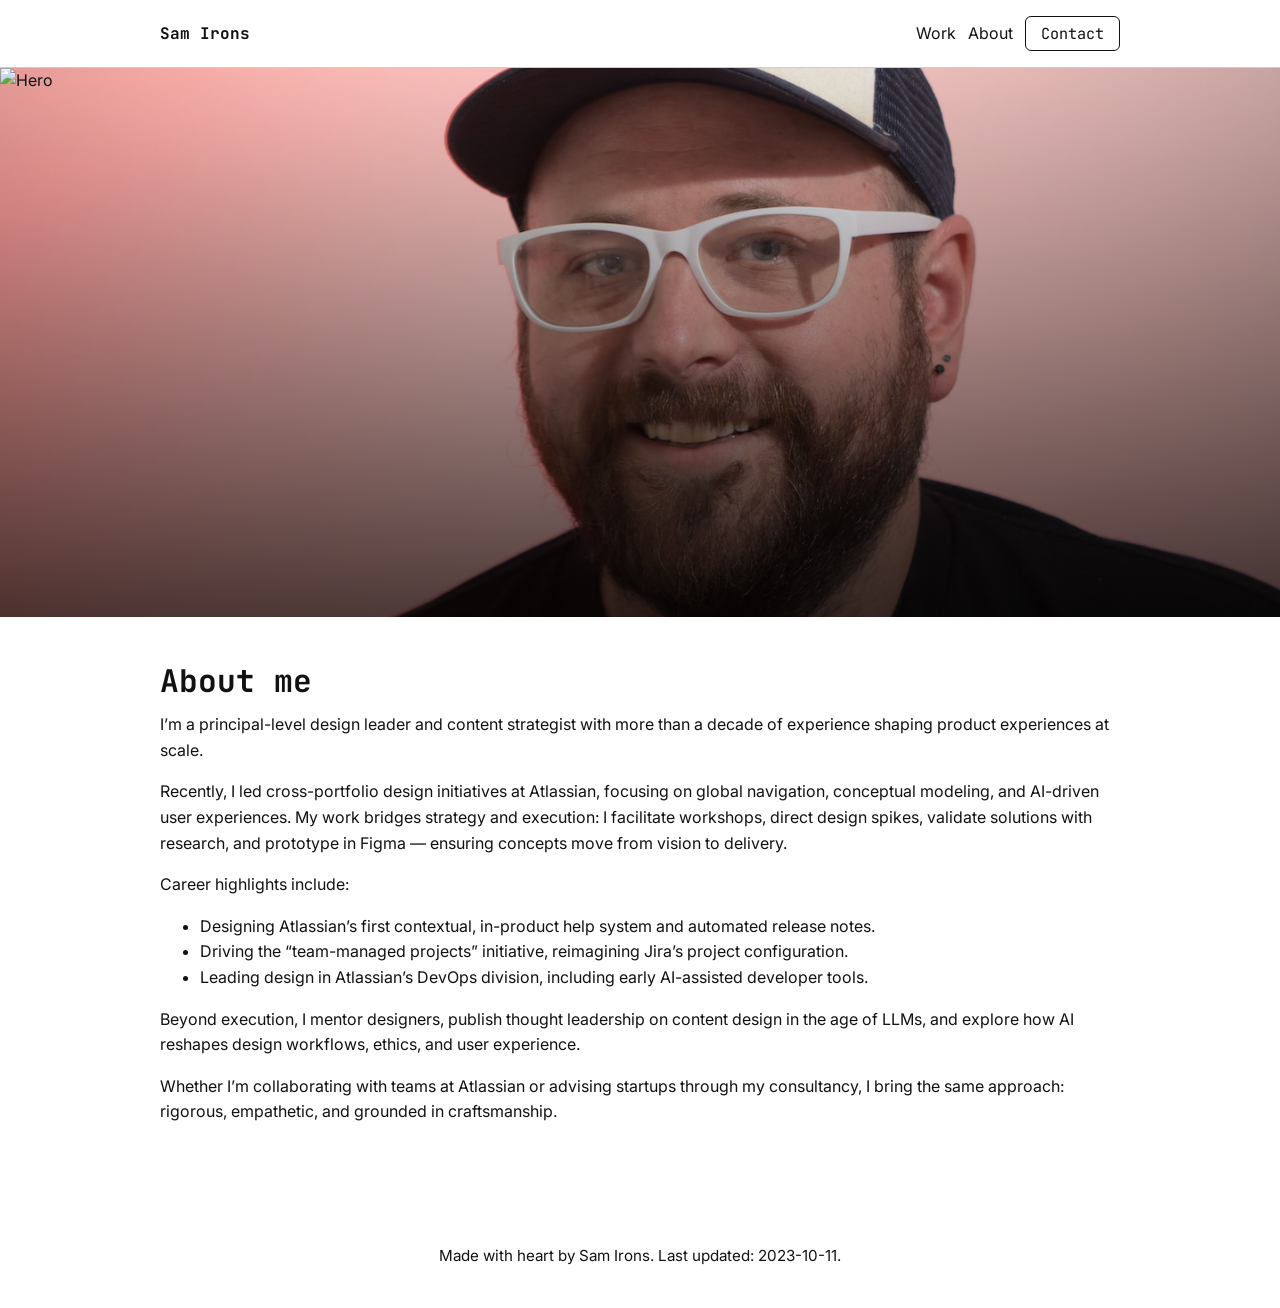
==== about.html @ 38fba0c8 "first commit" ====
<!doctype html>
<html lang="en">
    <head>
        <meta charset="UTF-8" />
        <meta name="viewport" content="width=device-width, initial-scale=1.0" />
        <title>Sam Irons - About me</title>
        <link rel="preconnect" href="https://fonts.googleapis.com" />
        <link rel="preconnect" href="https://fonts.gstatic.com" crossorigin />
        <link
            href="https://fonts.googleapis.com/css2?family=Inter:wght@400;700&family=JetBrains+Mono:wght@400;700&display=swap"
            rel="stylesheet"
        />
        <link rel="stylesheet" href="styles.css" />
    </head>
    <body>
        <header>
            <div class="container nav-container">
                <div class="logo">Sam Irons</div>
                <nav>
                    <a href="index.html" class="nav-link">Work</a>
                    <a href="about.html" class="nav-link">About</a>
                    <a href="mailto:irons.sam@pm.me" class="button">Contact</a>
                </nav>
            </div>
        </header>
        <main>
            <div class="hero">
                <img src="assets/hero.png" alt="Hero" class="hero-img" />
            </div>
            <section class="about">
                <h2>About me</h2>
                <p>
                    I’m a principal-level design leader and content strategist
                    with more than a decade of experience shaping product
                    experiences at scale.
                </p>
                <p>
                    Recently, I led cross-portfolio design initiatives at
                    Atlassian, focusing on global navigation, conceptual
                    modeling, and AI-driven user experiences. My work bridges
                    strategy and execution: I facilitate workshops, direct
                    design spikes, validate solutions with research, and
                    prototype in Figma — ensuring concepts move from vision to
                    delivery.
                </p>
                <p>Career highlights include:</p>
                <ul>
                    <li>
                        Designing Atlassian’s first contextual, in-product help
                        system and automated release notes.
                    </li>
                    <li>
                        Driving the “team-managed projects” initiative,
                        reimagining Jira’s project configuration.
                    </li>
                    <li>
                        Leading design in Atlassian’s DevOps division, including
                        early AI-assisted developer tools.
                    </li>
                </ul>
                <p>
                    Beyond execution, I mentor designers, publish thought
                    leadership on content design in the age of LLMs, and explore
                    how AI reshapes design workflows, ethics, and user
                    experience.
                </p>
                <p>
                    Whether I’m collaborating with teams at Atlassian or
                    advising startups through my consultancy, I bring the same
                    approach: rigorous, empathetic, and grounded in
                    craftsmanship.
                </p>
            </section>
        </main>
        <footer>
            <div class="container footer-container">
                <p>Made with heart by Sam Irons. Last updated: 2023-10-11.</p>
            </div>
        </footer>
        <script src="script.js"></script>
    </body>
</html>
---- styles.css ----
:root {
    --bg: #fff;
    --text: #121212;
    --inverse: #fff;
    --border: #ccc;
    --accent: #111;
    --link: #90caf9;
    --header-bg: var(--bg);
    --button-bg: var(--bg);
    --button-text: var(--text);
    --button-border: var(--accent);
}

@media (prefers-color-scheme: dark) {
    :root {
        --bg: #121212;
        --text: #e0e0e0;
        --inverse: #121212;
        --border: #ccc;
        --accent: #bbbbbb;
        --link: #90caf9;
        --header-bg: var(--bg);
        --button-bg: var(--bg);
        --button-text: var(--text);
        --button-border: var(--accent);
    }
}

a:visited {
    color: var(--link);
}

a.button:link,
a.button:visited {
    color: var(--text);
    text-decoration: none;
    text-align: center;
}

body {
    margin: 0;
    font-family: "Inter", Arial, sans-serif;
    background: var(--bg);
    color: var(--text);
    line-height: 1.6;
    min-width: 360px;
}

.mono {
    font-family: "JetBrains Mono", monospace;
}

header {
    background: var(--header-bg);
    border-bottom: 1px solid var(--border);
    position: sticky;
    top: 0;
    z-index: 10;
}

.container.nav-container {
    max-width: 960px;
    margin: 0 auto;
    display: flex;
    justify-content: space-between;
    align-items: center;
    padding: 1rem;
}

.logo {
    font-family: "JetBrains Mono", monospace;
    font-size: 1rem;
    font-weight: 700;
}

nav {
    display: flex;
    flex-direction: center;
    gap: 0.75em;
}

.nav-link {
    padding: 0.3em 0;
    text-decoration: none;
}

.nav-link:link,
.nav-link:visited {
    color: var(--text);
}

.nav-link:hover {
    color: var(--link);
}

.button {
    font-family: "JetBrains Mono", monospace;
    font-size: 0.95rem;
    color: var(--button-text);
    text-decoration: none;
    border: 1px solid var(--button-border);
    border-radius: 6px;
    padding: 0.3em 1em;
    background: var(--button-bg);
    transition:
        background 0.2s,
        color 0.2s;
}

a.button:hover {
    background: var(--text);
    color: var(--bg);
}

.hero {
    position: relative;
    width: 100%;
    aspect-ratio: 21 / 9;
    overflow: hidden;
    display: flex;
    align-items: flex-end;
    justify-content: flex-start;
    background:
        linear-gradient(to top, rgba(0, 0, 0, 0.7), rgba(0, 0, 0, 0)),
        url("assets/headshot.jpg") no-repeat center/cover;
}

.hero-img {
    width: 100%;
    height: 100%;
    object-fit: cover;
    position: absolute;
    z-index: 1;
    border-radius: 0;
}

.hero-content {
    position: relative;
    z-index: 2;
    color: #fff;
    padding: 2rem 1rem;
    width: 100%;
    max-width: 960px;
    margin: 0 auto;
}

.hero-content h1 {
    font-family: "JetBrains Mono", monospace;
    font-size: 3.052rem;
    margin: 0;
}

.hero-content p {
    margin: 0;
}

.hero-content a {
    color: var(--link);
    text-decoration: underline;
}

section {
    margin: 0 auto;
    line-height: 1.6;
    max-width: 960px;
    padding: 1rem;
    background: var(--bg);
}

img {
    width: 100%;
    aspect-ratio: 16 / 9;
    object-fit: cover;
    border-radius: 12px 12px 12px 12px;
}

h2 {
    font-family: "JetBrains Mono", monospace;
    font-size: 1.953rem;
    line-height: 1;
    margin: 2rem 0 0;
}

.lozenge {
    background-color: var(--text);
    padding: 0.5em 1em;
    margin: 0.5em 0;
    border-radius: 1em;
    color: var(--bg);
    font-size: 0.75rem;
    text-transform: uppercase;
    word-break: keep-all;
    display: inline-block;
}

.tags {
    margin-bottom: 1rem;
}

.lozenge > a {
    color: var(--bg);
    text-decoration: none;
}

.featured-cards,
.past-cards,
.pub-cards {
    display: flex;
    flex-wrap: wrap;
    gap: 1rem;
}

.past-cards > .card {
    flex: 1 1 calc(33.333% - 1.34rem);
    box-sizing: border-box;
}

.card {
    background: var(--bg);
    border: 1px solid var(--border);
    border-radius: 12px;
    flex: 1 1 320px;
    display: flex;
    flex-direction: column;
}

.card img {
    width: 100%;
    aspect-ratio: 16 / 9;
    object-fit: cover;
    border-radius: 12px 12px 0 0;
}

.card-content {
    padding: 1rem 1.5rem;
    display: flex;
    flex-direction: column;
    flex: 1;
    margin-bottom: 1rem;
}

.card-content h3 {
    font-size: 1.3rem;
    margin: 0.5em 0 0.5em 0;
}

.card-content p {
    font-size: 1rem;
    margin: 0 0 1em 0;
    flex: 1;
}

button {
    font-family: "JetBrains Mono", monospace;
    font-size: 0.95rem;
    background: var(--button-bg);
    color: var(--button-text);
    border: 1.5px solid var(--button-border);
    border-radius: 6px;
    padding: 0.3em 1.2em;
    cursor: pointer;
    transition:
        background 0.2s,
        color 0.2s;
}

button:hover {
    background: var(--button-text);
    color: var(--button-bg);
}

footer {
    background: var(--header-bg);
    margin-top: 3rem;
    padding: 1.5rem 0;
    text-align: center;
    font-size: 0.95rem;
    color: var(--text);
}

.featured-card-horizontal {
    display: flex;
    flex-direction: row;
    align-items: stretch;
    min-height: 340px;
    border-radius: 16px;
    overflow: hidden;
    border: 1px solid var(--border);
    margin-bottom: 2rem;
}

.featured-card-horizontal img {
    width: 50%;
    height: auto;
    object-fit: cover;
    border-radius: 0;
    display: block;
}

.featured-card-horizontal .card-content {
    width: 50%;
    display: flex;
    flex-direction: column;
    justify-content: center;
}

@media (max-width: 900px) {
    .featured-cards,
    .past-cards,
    .pub-cards {
        flex-direction: column;
        gap: 1rem;
    }
    .featured-card-horizontal,
    .card {
        flex-direction: column;
        min-height: unset;
    }
    .featured-card-horizontal img,
    .featured-card-horizontal .card-content {
        width: 100%;
        box-sizing: border-box;
    }

    .past-cards > .card {
        width: 100%;
        max-width: unset;
    }
}
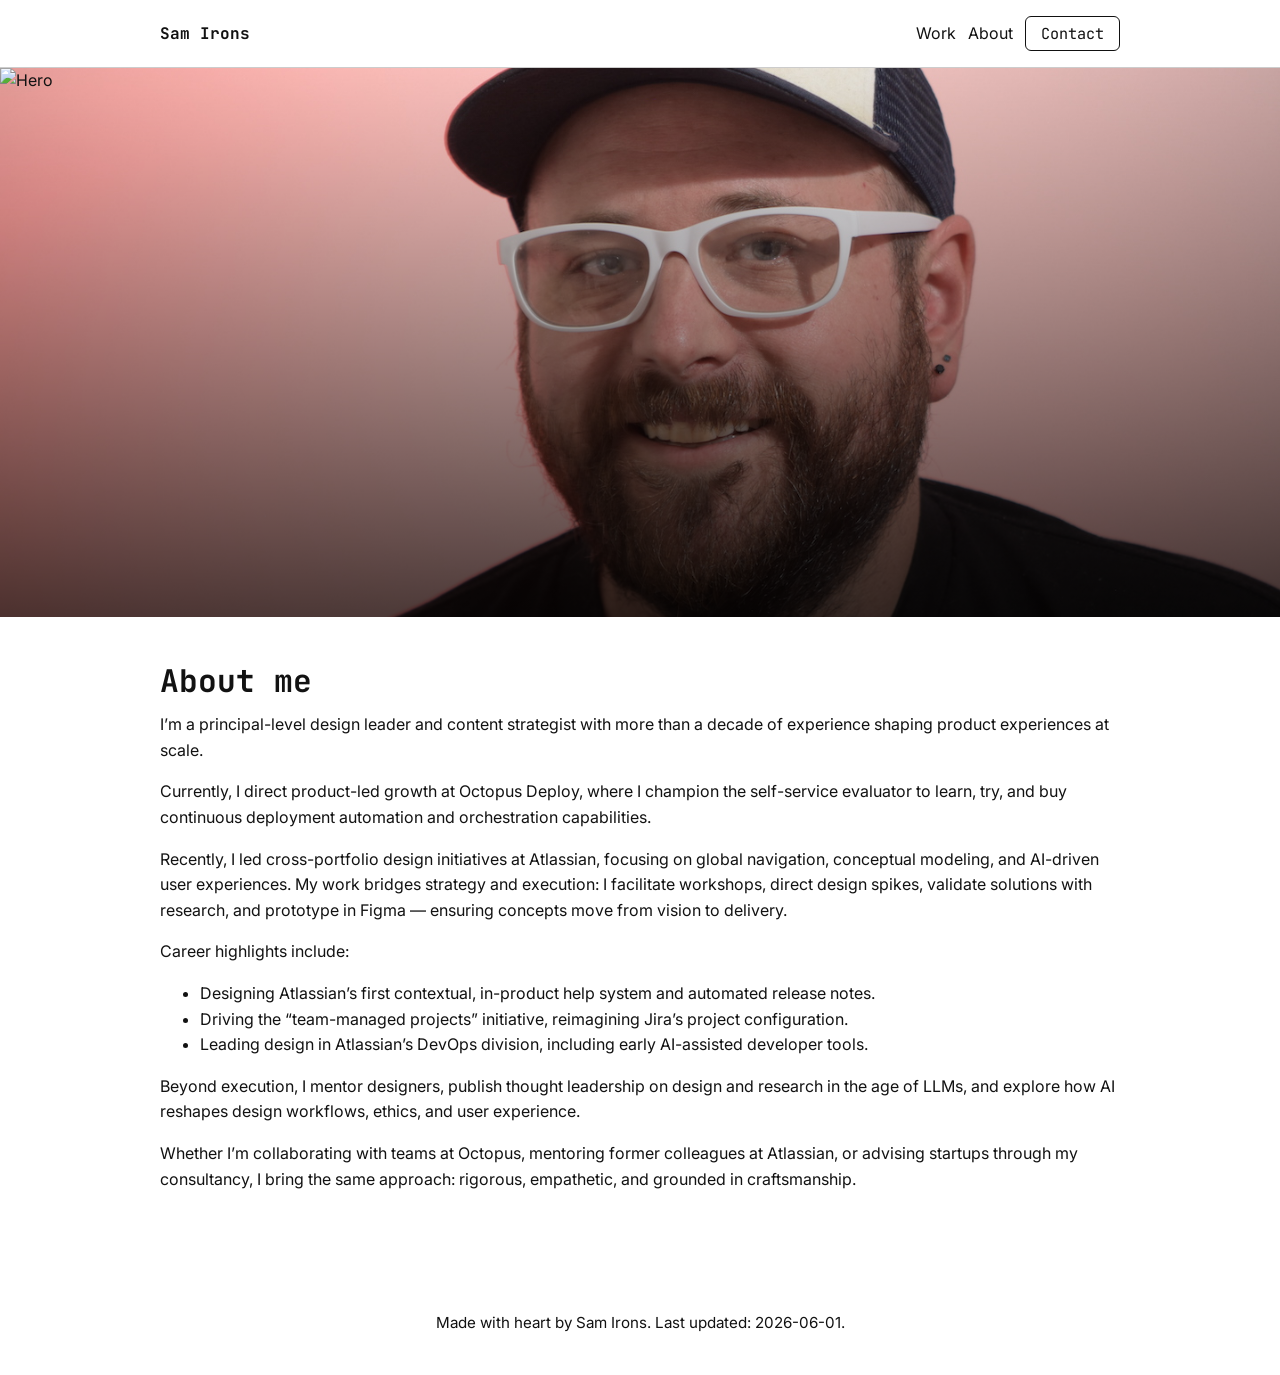
==== commit 9ac1d297: "updates to include Octopus" ====
--- a/about.html
+++ b/about.html
@@ -35,6 +35,12 @@
                     experiences at scale.
                 </p>
                 <p>
+                    Currently, I direct product-led growth at Octopus Deploy,
+                    where I champion the self-service evaluator to learn, try,
+                    and buy continuous deployment automation and orchestration
+                    capabilities.
+                </p>
+                <p>
                     Recently, I led cross-portfolio design initiatives at
                     Atlassian, focusing on global navigation, conceptual
                     modeling, and AI-driven user experiences. My work bridges
@@ -60,21 +66,21 @@
                 </ul>
                 <p>
                     Beyond execution, I mentor designers, publish thought
-                    leadership on content design in the age of LLMs, and explore
-                    how AI reshapes design workflows, ethics, and user
+                    leadership on design and research in the age of LLMs, and
+                    explore how AI reshapes design workflows, ethics, and user
                     experience.
                 </p>
                 <p>
-                    Whether I’m collaborating with teams at Atlassian or
-                    advising startups through my consultancy, I bring the same
-                    approach: rigorous, empathetic, and grounded in
-                    craftsmanship.
+                    Whether I’m collaborating with teams at Octopus, mentoring
+                    former colleagues at Atlassian, or advising startups through
+                    my consultancy, I bring the same approach: rigorous,
+                    empathetic, and grounded in craftsmanship.
                 </p>
             </section>
         </main>
         <footer>
             <div class="container footer-container">
-                <p>Made with heart by Sam Irons. Last updated: 2023-10-11.</p>
+                <p>Made with heart by Sam Irons. Last updated: 2026-06-01.</p>
             </div>
         </footer>
         <script src="script.js"></script>
